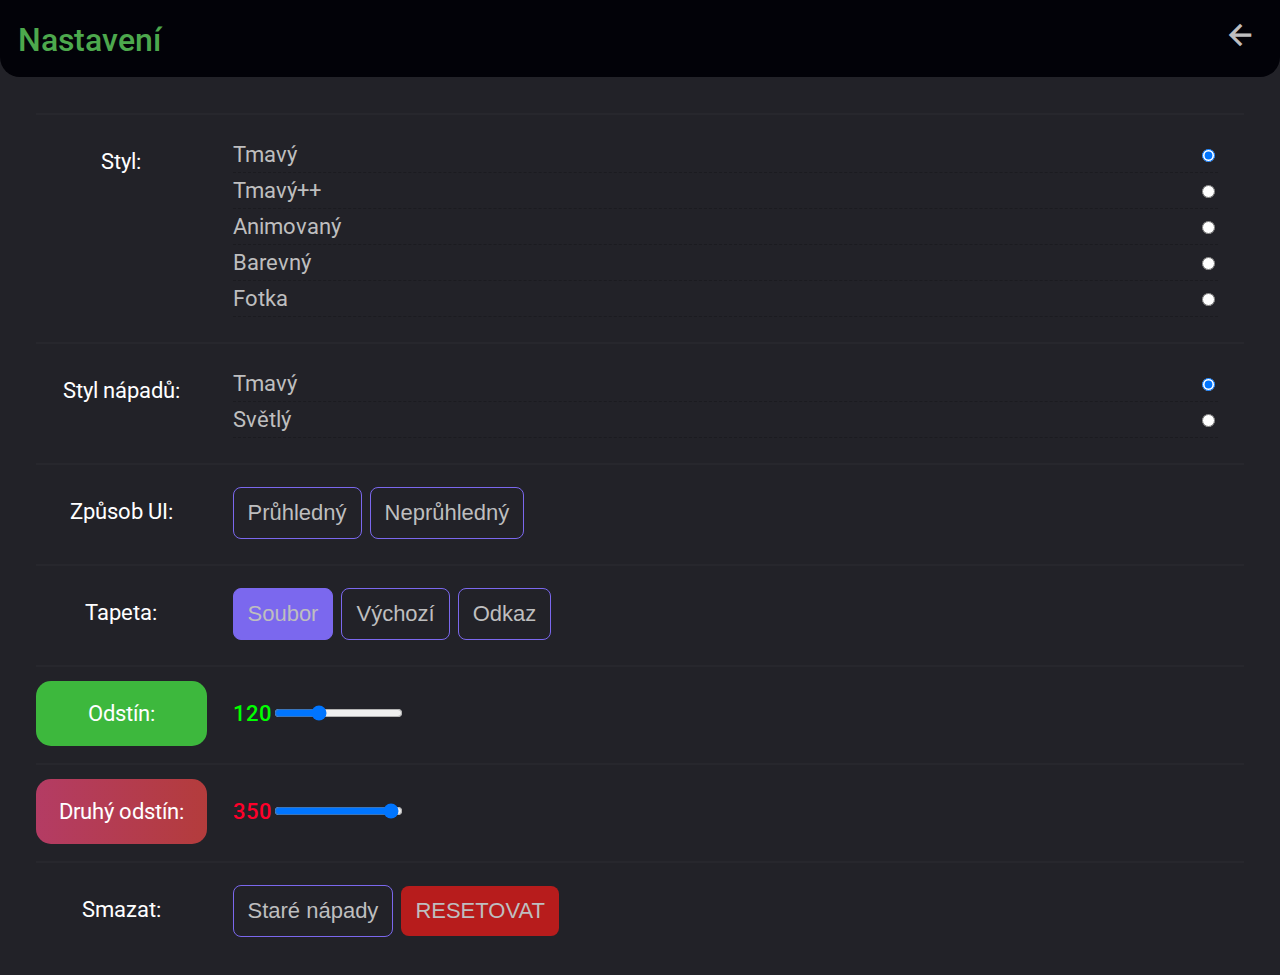
==== settings.html @ 6662e37a "Add files via upload" ====
<!DOCTYPE html>
<html lang="en">

<head>
    <meta charset="UTF-8">
    <meta http-equiv="X-UA-Compatible" content="IE=edge">
    <meta name="viewport" content="width=device-width, initial-scale=1.0">
    <title>Settings - Idea Keeper</title>
    <script src="./main.js"></script>
    <link rel="stylesheet" href="style.css">
    <script src="./frawem/main.js"></script>
    <script>
        useMaterialIcons()
    </script>
</head>

<body class="settings">

    <div class="title">
        <div class="f1">
            <div class="text">
                <span class="name name2">Nastavení</span>
            </div>
        </div>
        <div class="f2">
            <a href="./" style="text-decoration: none;">
                <button class="settings">
                    <span class="material-symbols-outlined bmt2">
                        arrow_back
                    </span>
                </button>
            </a>
        </div>
    </div>
    <main>
        <center>
            <div class="items2">
                <div class="item2">
                    <div class="label">
                        <span class="name">Styl:</span>
                    </div>

                    <div class="input inputradio">
                        <div>

                            <label for="inp2">Tmavý</label>

                            <input type="radio" onclick="setTheme('superdark')" value="inp2" name="theme" id="inp2"><br>
                        </div>


                        <div>
                            <label for="inp1">Tmavý++</label>

                            <input onclick="setTheme('dark')" type="radio" name="theme" value="inp1" id="inp1"><br>
                        </div>

                        <div>


                            <label for="inp4">Animovaný</label>

                            <input type="radio" onclick="setTheme('colored2')" value="inp4" name="theme" id="inp4"> <br>
                        </div>
                        <div>


                            <label for="inp2">Barevný</label>

                            <input type="radio" onclick="setTheme('colored1')" value="inp3" name="theme" id="inp3"> <br>
                        </div>
                        <div>

                            <label for="inp5">Fotka</label>

                            <input type="radio" onclick="setTheme('colored3')" value="inp5" name="theme" id="inp5">
                        </div>




                    </div>
                </div>

                <div class="item2" show-if="inp3">
                    <div class="label ">
                        <span class="name">Styl nápadů:</span>
                    </div>

                    <div class="input inputradio">
                        <div>
                            <label for="tn1">Tmavý</label>

                            <input type="radio" onclick="setTheme2('dark')" value="tn1" name="ttheme" id="tn1"><br>
                        </div>
                        <div>


                            <label for="tn2">Světlý</label>

                            <input type="radio" onclick="setTheme2('light')" value="tn2" name="ttheme" id="tn2">
                        </div>
                    </div>
                </div>

                <div class="item2" show-if="inp3" style="display:none !important">
                    <div class="label ">
                        <span class="name">Styl UI:</span>
                    </div>

                    <div class="input inputradio">
                        <label for="tn1">Průhledný</label>

                        <input type="radio" onclick="setTheme3('blur')" value="tn1_" name="ttheme" id="tn1_"><br>


                        <label for="tn2">Výchozí</label>

                        <input type="radio" onclick="setTheme3(false)" value="tn2_" name="ttheme" id="tn2_">
                    </div>
                </div>

                <div class="item2">
                    <div class="label">
                        <span class="name">Způsob UI:</span>
                    </div>

                    <div class="input" style="gap:8px;display:inline-flex;flex-wrap:wrap;">
                        <button onclick="setTheme3(true)" class="btn_1">Průhledný</button>

                        <button onclick="setTheme3(false)" class="btn_1">Neprůhledný</button>
                    </div>
                </div>

                <div class="item2" show-if="inp5">
                    <div class="label">
                        <span class="name">Tapeta:</span>
                    </div>

                    <div class="input" style="gap:8px;display:inline-flex;flex-wrap:wrap;">
                        <button onclick="otazka()" class="btn_1 btn1_">Soubor</button>
                        <button onclick="setBg('./images/photo1.jpeg')" class="btn_1">Výchozí</button>
                        <button onclick="setBg(prompt('Sem zadej celý odkaz na pozadí'))" class="btn_1">Odkaz</button>

                    </div>
                </div>
                <div class="item2">
                    <div class="label ">
                        <span class="name hueIndc1">Odstín:</span>
                    </div>

                    <div class="input">

                        <label for="hue" fvar="hue" class="hue"></label>
                        <input oninput="setHue()" type="range" min="0" max="360" step="10" id="hue" value="120">
                    </div>
                </div>

                <div class="item2" show-if="inp3">
                    <div class="label ">
                        <span class="name hueIndc2">Druhý odstín:</span>
                    </div>

                    <div class="input">

                        <label for="hue2" fvar="hue2" class="hue"></label>

                        <input oninput="setHue()" type="range" min="0" max="360" step="10" id="hue2" value="350">
                    </div>
                </div>


                <div class="item2">
                    <div class="label hueIndc1">
                        <span class="name">Smazat:</span>
                    </div>

                    <div class="input" style="gap:8px;display:inline-flex;flex-wrap:wrap;">
                        <button onclick="removeOld()" class="btn_1">Staré nápady</button>
                        <button onclick="localStorage.clear();window.location.reload()" class="btn_3"
                            title="Tohle smaže všechny nápady, styly a nastavení které jste kdy uložily!">RESETOVAT</button>
                    </div>
                </div>
            </div>

        </center>
    </main>

    <script src="main.js"></script>
</body>

</html>
---- style.css ----
* {
    box-sizing: border-box;
}

:root {
    --color3: #222228;
    --color4: #000;
    --labelw: 200px;
}

.settings {
    background: var(--color3);
    overflow-x: hidden;
}

.settings main {
    padding: 0;
    width: 100vw;
    margin: 0;
    padding: 0 18px;
    display: block;
}

.input {
    vertical-align: middle;
}

.settings .title {
    background: #020208;
}


.items2 {
    padding: var(--pad);
    font-size: 22px;
    border-radius: 8px;
    border: var(--color4) 0px solid;
    justify-content: start;
    gap: 5px;
    display: inline-flex;
    flex-direction: column;
    width: 100%;
}

.item2 {
    border-top: #ffffff06 2px solid;
    padding: 14px 0 12px 0;
    width: 100%;
    display: flex;
    vertical-align: middle;

}

.item2 .label {
    text-align: center;
    height: 100%;
    width: 200px;
    vertical-align: middle;
}


.inputradio label {
    display: inline-block;
    padding: 3px 0;
}

.item2 .label .name {
    display: flex;
    height: 100%;
    border-radius: 15px;
    vertical-align: middle;
    padding: 20px 12px;
    justify-content: center;
    align-items: center;
}

.item2 .input {
    color: #bebebf;
    justify-content: start;
    display: flex;
    padding: 8px 26px;
    align-items: center;
    width: 100%;
}

.item2 .inputradio {

    display: flex;
    flex-direction: column;
    justify-content: start;
}

.item2 .inputradio div {
    width: 100%;
    border-bottom: #0003 1px dashed;
    padding: 2px 0;
    display: flex;
    text-align: end;
    align-self: flex-start;
}

.item2 .inputradio div input {
    justify-self: end;
    align-self: center;
    display: inline-flex;
    text-align: end;
}



.item2 .inputradio div label {
    justify-self: start;
    width: 100%;
    align-self: flex-start;
    display: inline-flex;

}

.hue {
    font-weight: 500;

}

#showold {
    vertical-align: middle;
    height: 100%;
}

.btn_1 {
    cursor: pointer;
    background: transparent;
    border: mediumslateblue 1px solid;
    color: #bebebf;
    padding: 12px 14px;
    font-size: 22px;
    border-radius: 8px;
}

.btn_1:not(:active) {
    animation: animb 250ms forwards ease-in-out;
}

@keyframes animb {
    0% {
        background: transparent;
    }

    50% {
        border: #33b71c 1px solid;
    }

    100% {
        background: transparent;
    }
}

.btn_3 {
    cursor: pointer;
    background: #B71C1C;
    color: #bebebf;
    border: none;
    padding: 12px 14px;
    font-size: 22px;
    border-radius: 8px;
}

.btn1_ {
    background: mediumslateblue !important;
}
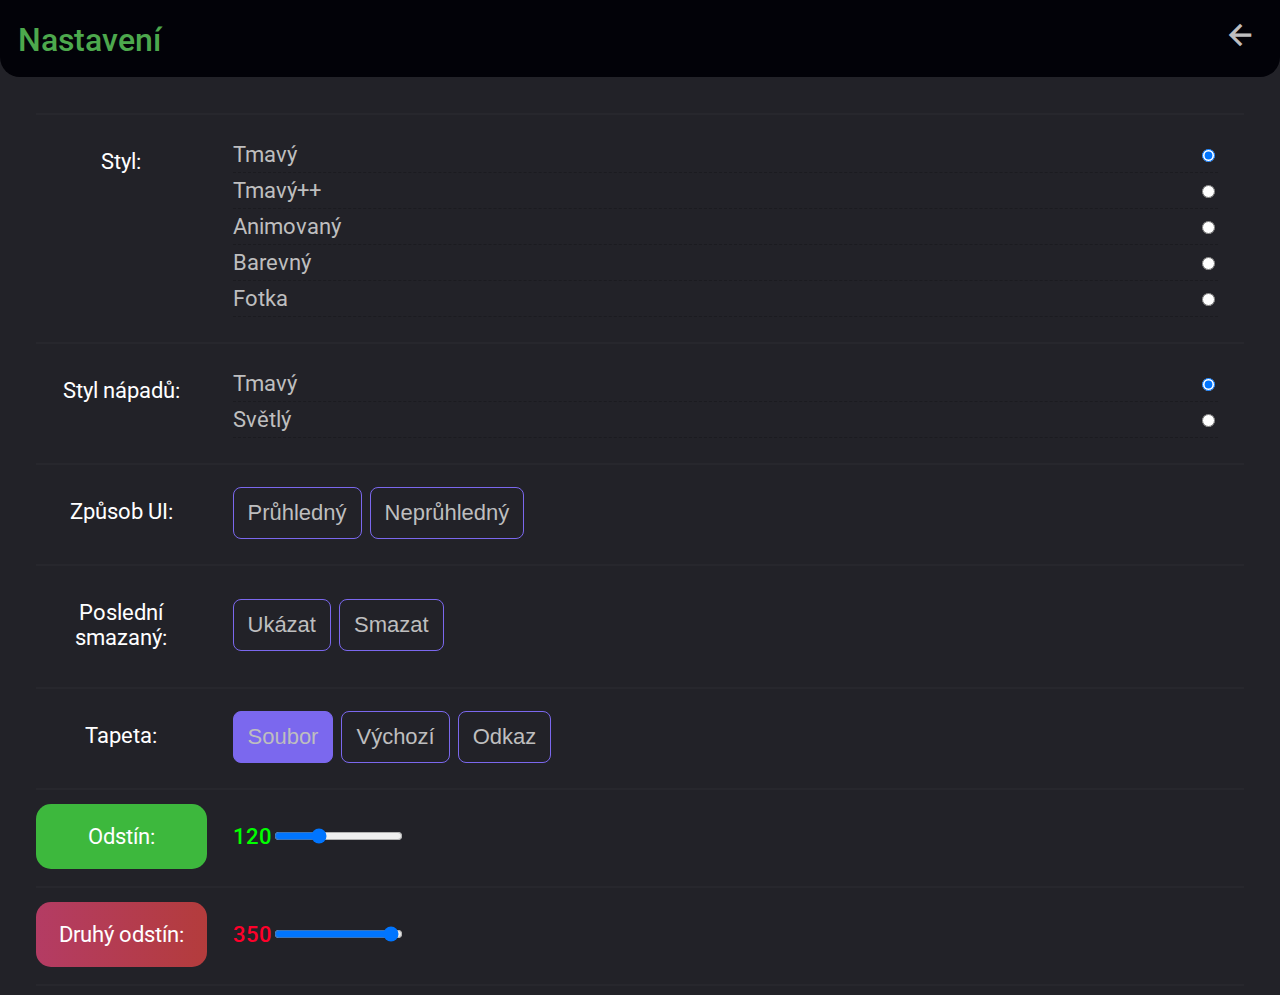
==== commit 6763e7c4: "Add files via upload" ====
--- a/settings.html
+++ b/settings.html
@@ -132,6 +132,18 @@
                     </div>
                 </div>
 
+                <div class="item2">
+                    <div class="label">
+                        <span class="name">Poslední smazaný:</span>
+                    </div>
+
+                    <div class="input" style="gap:8px;display:inline-flex;flex-wrap:wrap;">
+                        <button onclick="addOldTodo()" class="btn_1">Ukázat</button>
+                        <button onclick="removeLast()" class="btn_1">Smazat</button>
+                    </div>
+                </div>
+
+
                 <div class="item2" show-if="inp5">
                     <div class="label">
                         <span class="name">Tapeta:</span>
@@ -177,6 +189,8 @@
 
                     <div class="input" style="gap:8px;display:inline-flex;flex-wrap:wrap;">
                         <button onclick="removeOld()" class="btn_1">Staré nápady</button>
+
+                        <button onclick="removeLast()" class="btn_1">Poslední smazaný</button>
                         <button onclick="localStorage.clear();window.location.reload()" class="btn_3"
                             title="Tohle smaže všechny nápady, styly a nastavení které jste kdy uložily!">RESETOVAT</button>
                     </div>
--- a/style.css
+++ b/style.css
@@ -7,10 +7,24 @@
     --color4: #000;
     --labelw: 200px;
 }
+body {
+    height: 100vh;
+    overflow-y: hidden;
+}
+main {
+    overflow-y: auto;
+    max-height: 100%;
+    padding: 0 var(--pad);
+    padding-bottom: 200px !important;
+}
 
 .settings {
     background: var(--color3);
     overflow-x: hidden;
+}
+
+.f2 {
+    flex-direction: row;
 }
 
 .settings main {
@@ -19,6 +33,7 @@
     margin: 0;
     padding: 0 18px;
     display: block;
+    padding-bottom: 90px !important;
 }
 
 .input {
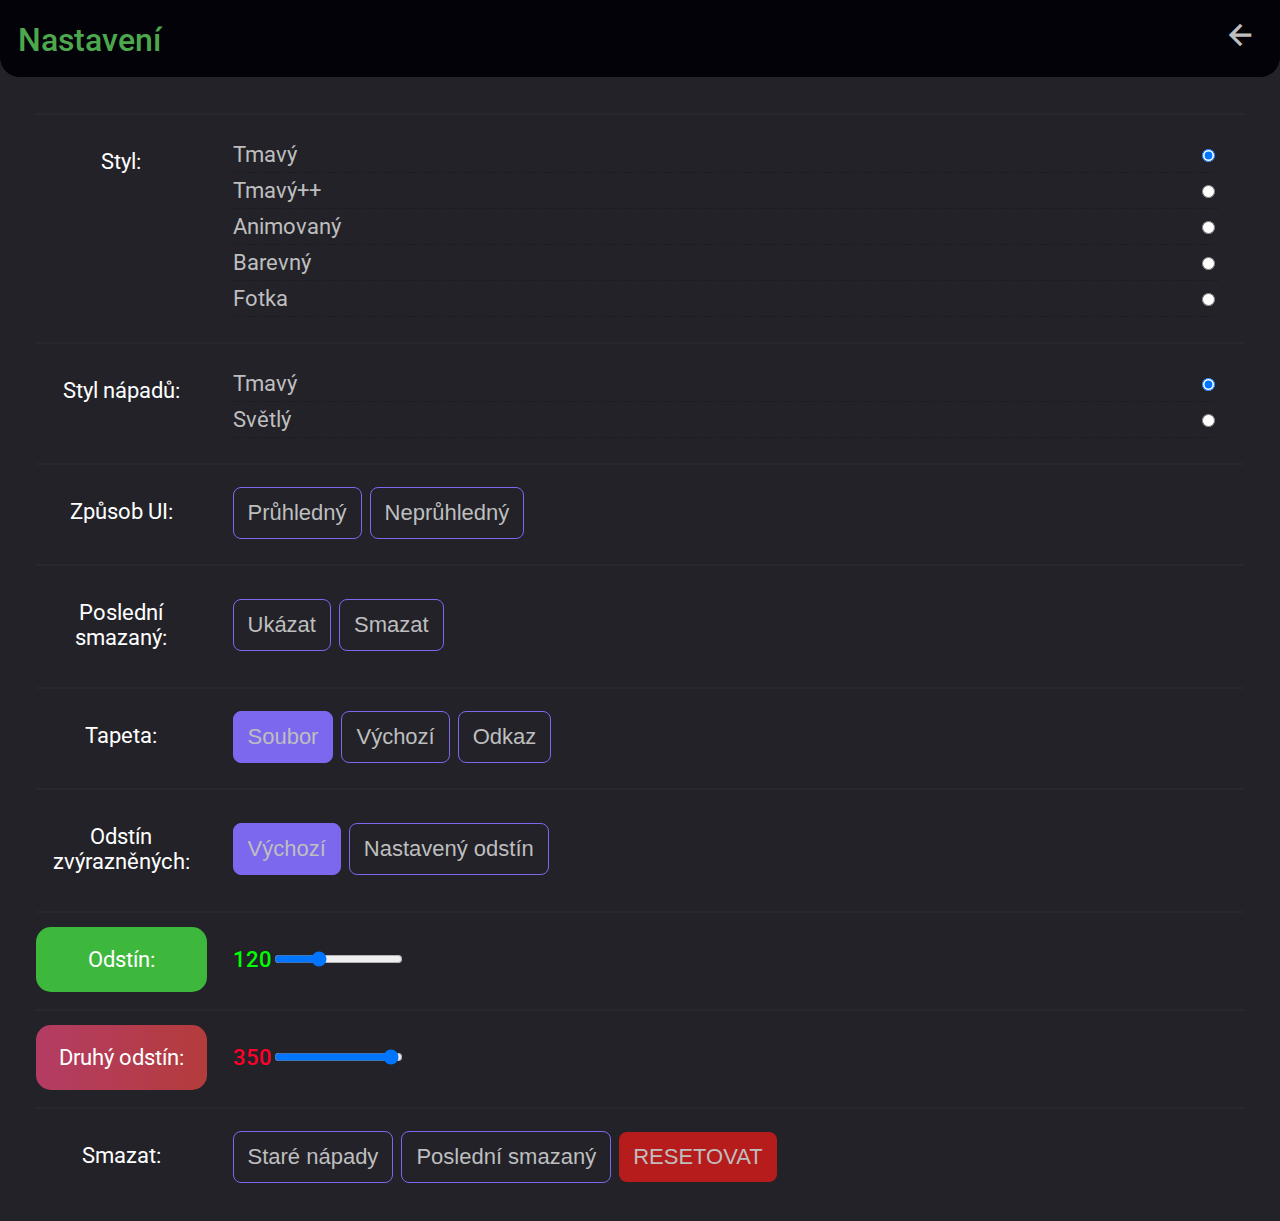
==== commit 7d955ab4: "Add files via upload" ====
--- a/settings.html
+++ b/settings.html
@@ -156,6 +156,18 @@
 
                     </div>
                 </div>
+
+                <div class="item2">
+                    <div class="label ">
+                        <span class="name">Odstín zvýrazněných:</span>
+                    </div>
+
+                    <div class="input" style="gap:8px;display:inline-flex;flex-wrap:wrap;">
+                        <button onclick="setFocusHue(0)" class="btn_1 btn1_">Výchozí</button>
+                        <button onclick="setFocusHue(1)" class="btn_1">Nastavený odstín</button>
+                    </div>
+                </div>
+
                 <div class="item2">
                     <div class="label ">
                         <span class="name hueIndc1">Odstín:</span>
--- a/style.css
+++ b/style.css
@@ -1,21 +1,23 @@
 * {
     box-sizing: border-box;
 }
-
 :root {
     --color3: #222228;
     --color4: #000;
     --labelw: 200px;
 }
 body {
-    height: 100vh;
-    overflow-y: hidden;
+    scrollbar-width: none; /* Firefox */
+    -ms-overflow-style: none;  
 }
 main {
-    overflow-y: auto;
-    max-height: 100%;
     padding: 0 var(--pad);
-    padding-bottom: 200px !important;
+    padding-bottom: 90px;
+}
+
+body::-webkit-scrollbar { /* WebKit */
+    width: 0;
+    height: 0;
 }
 
 .settings {
@@ -33,7 +35,6 @@
     margin: 0;
     padding: 0 18px;
     display: block;
-    padding-bottom: 90px !important;
 }
 
 .input {
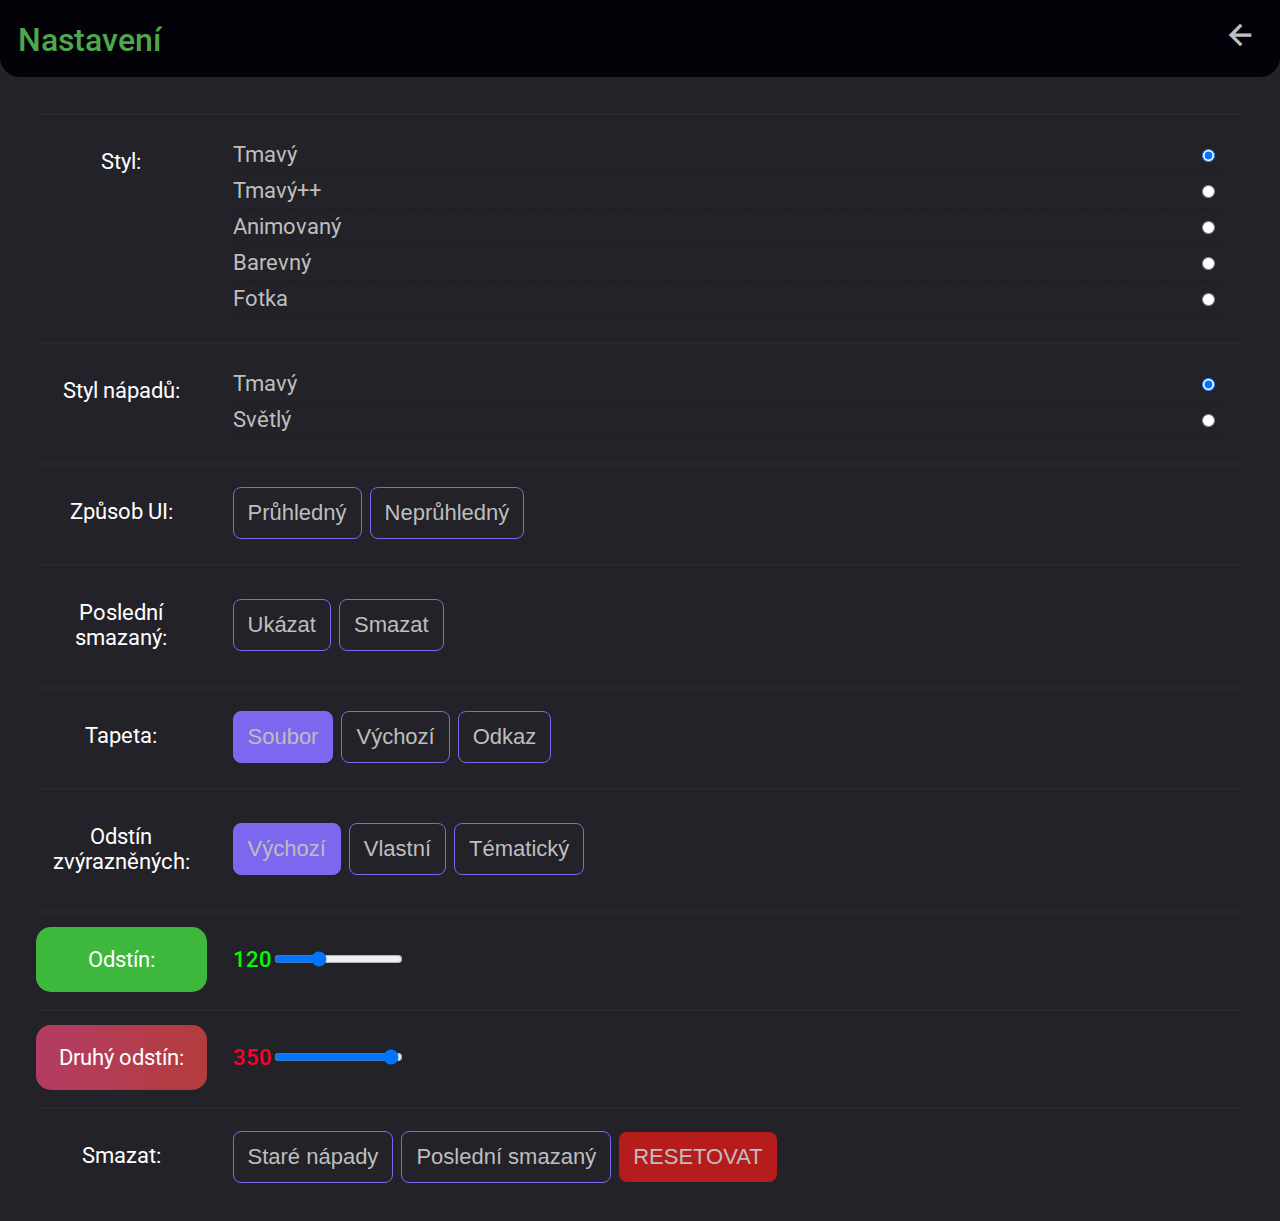
==== commit dd36caa5: "Add files via upload" ====
--- a/settings.html
+++ b/settings.html
@@ -12,6 +12,7 @@
     <script>
         useMaterialIcons()
     </script>
+    <link rel="shortcut icon" href="ideakeeper.svg" type="image/x-icon">
 </head>
 
 <body class="settings">
@@ -139,7 +140,7 @@
 
                     <div class="input" style="gap:8px;display:inline-flex;flex-wrap:wrap;">
                         <button onclick="addOldTodo()" class="btn_1">Ukázat</button>
-                        <button onclick="removeLast()" class="btn_1">Smazat</button>
+                        <button onclick="removeLast()" class="btn_1 ">Smazat</button>
                     </div>
                 </div>
 
@@ -164,7 +165,8 @@
 
                     <div class="input" style="gap:8px;display:inline-flex;flex-wrap:wrap;">
                         <button onclick="setFocusHue(0)" class="btn_1 btn1_">Výchozí</button>
-                        <button onclick="setFocusHue(1)" class="btn_1">Nastavený odstín</button>
+                        <button onclick="setCustomFocus()" class="btn_1">Vlastní</button>
+                        <button onclick="setFocusHue(1)" class="btn_1">Tématický</button>
                     </div>
                 </div>
 
--- a/style.css
+++ b/style.css
@@ -182,4 +182,4 @@
 
 .btn1_ {
     background: mediumslateblue !important;
-}+}
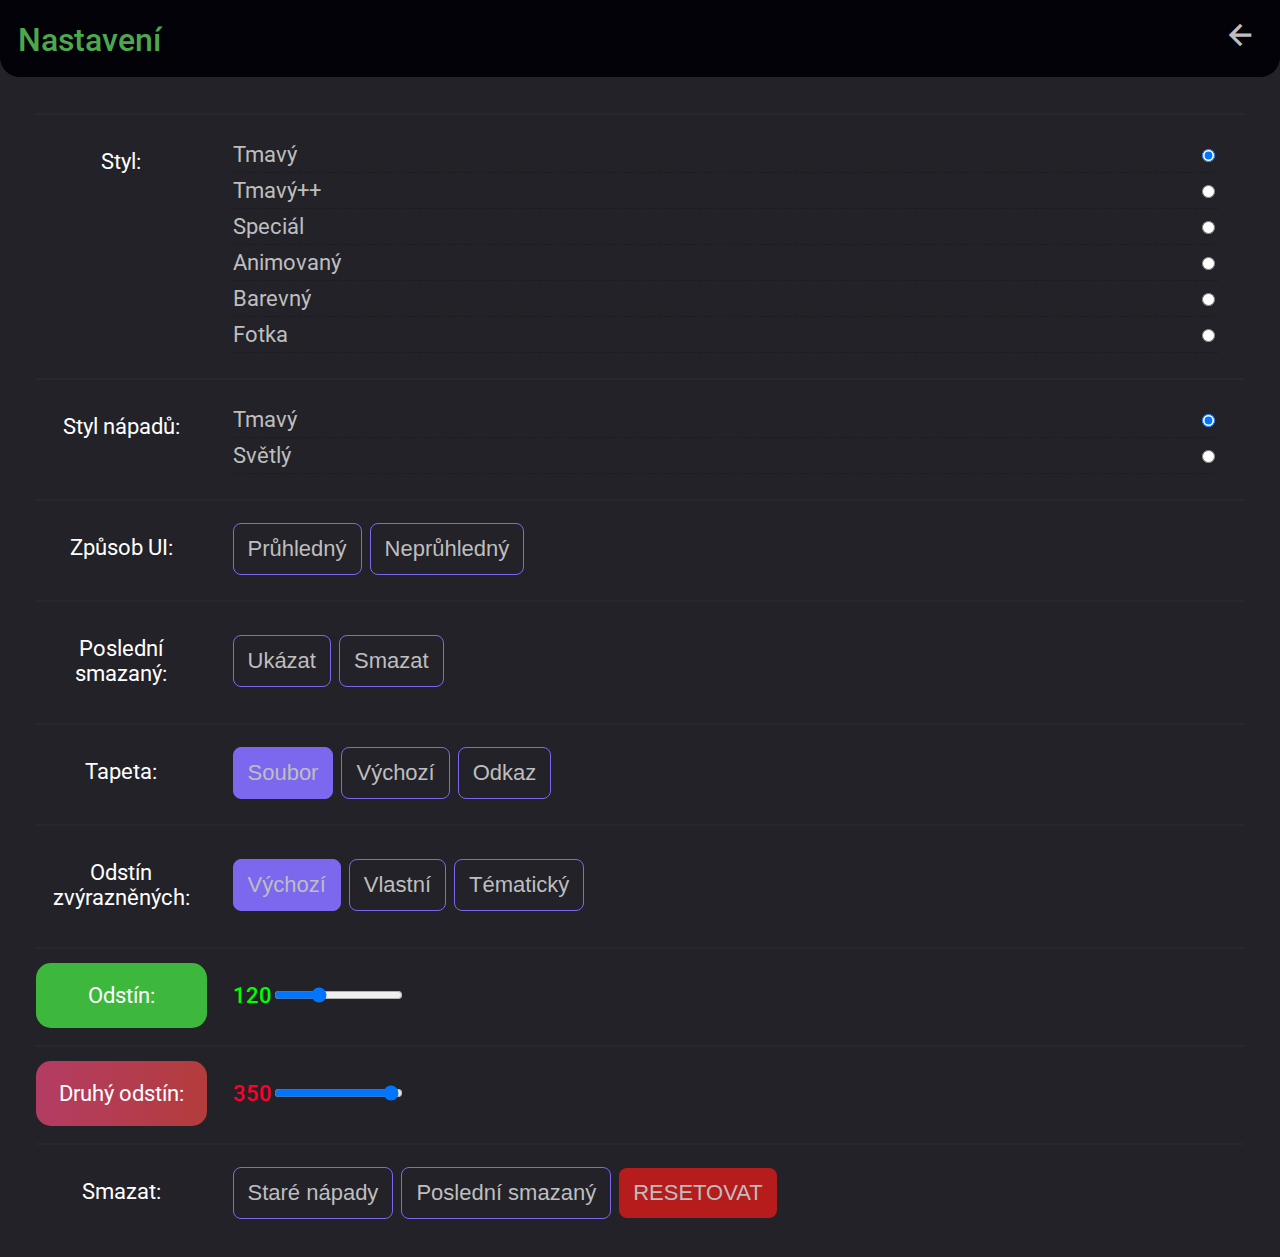
==== commit 4ffb9859: "Add files via upload" ====
--- a/settings.html
+++ b/settings.html
@@ -56,6 +56,13 @@
                             <input onclick="setTheme('dark')" type="radio" name="theme" value="inp1" id="inp1"><br>
                         </div>
 
+
+                        <div>
+                            <label for="inp6">Speciál</label>
+
+                            <input onclick="setTheme('special1')" type="radio" name="theme" value="inp6" id="inp6"><br>
+                        </div>
+
                         <div>
 
 
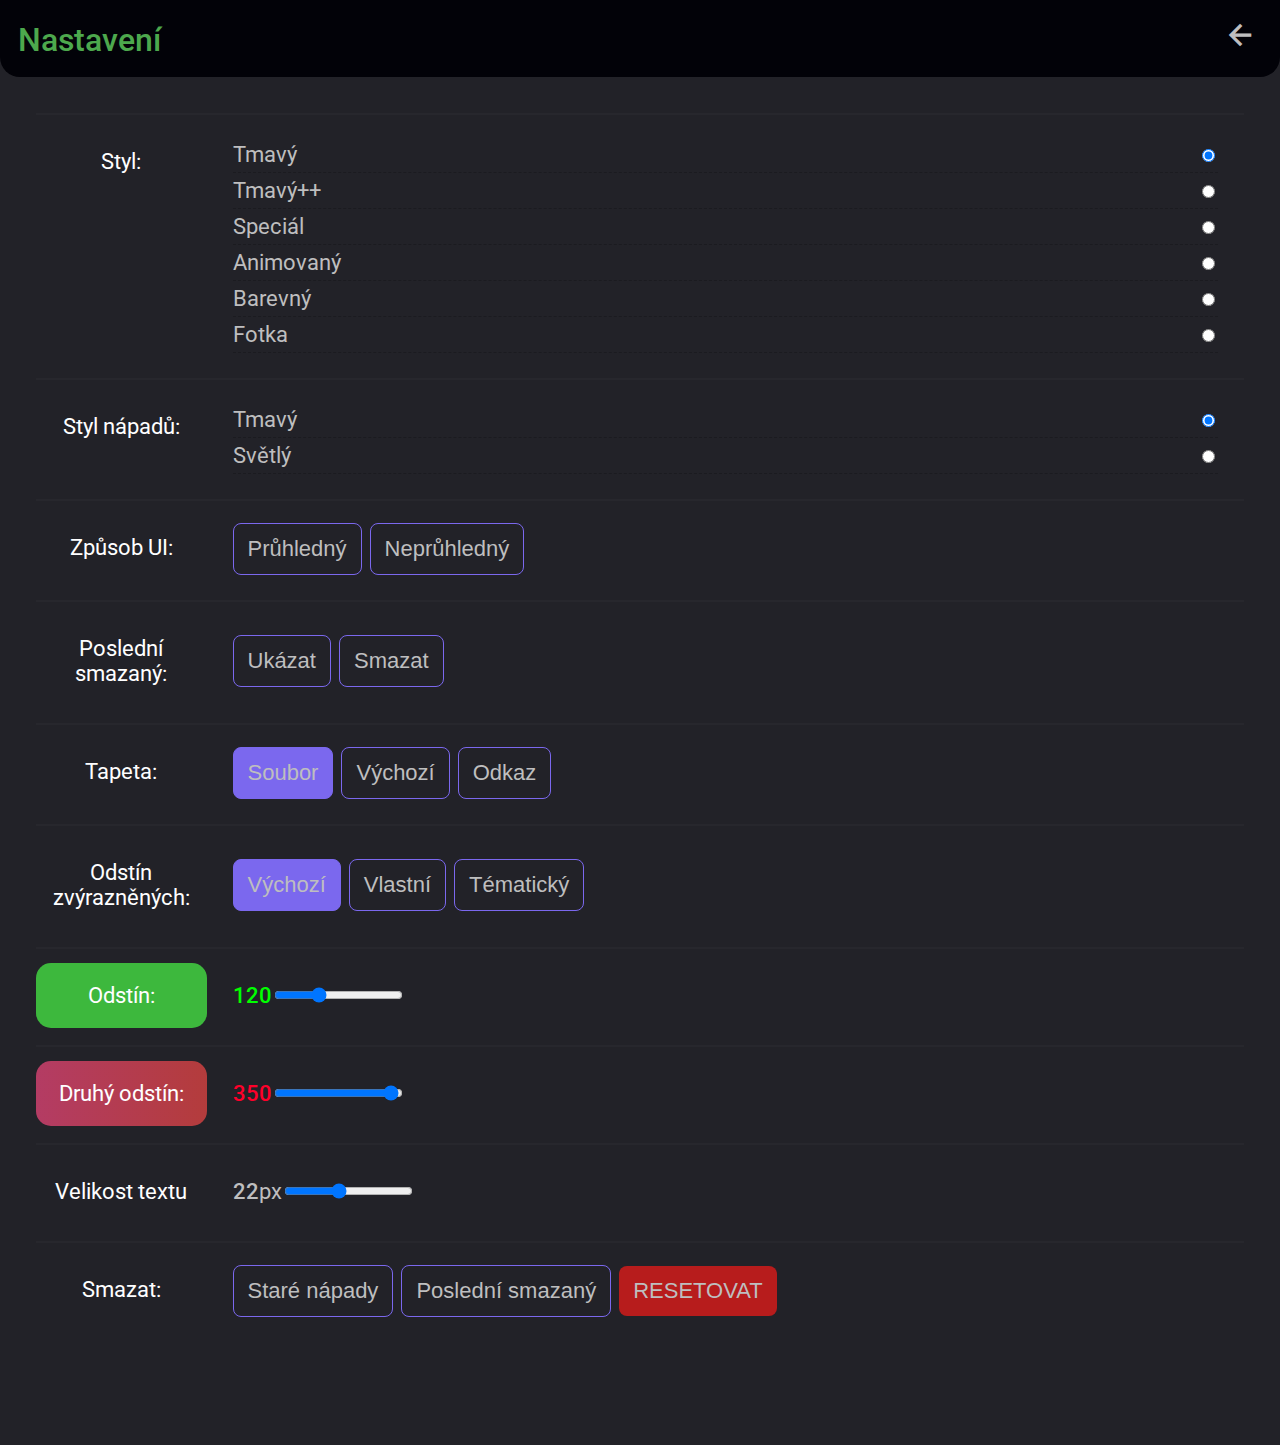
==== commit cc7c7b23: "Add files via upload" ====
--- a/settings.html
+++ b/settings.html
@@ -6,7 +6,6 @@
     <meta http-equiv="X-UA-Compatible" content="IE=edge">
     <meta name="viewport" content="width=device-width, initial-scale=1.0">
     <title>Settings - Idea Keeper</title>
-    <script src="./main.js"></script>
     <link rel="stylesheet" href="style.css">
     <script src="./frawem/main.js"></script>
     <script>
@@ -202,6 +201,17 @@
                     </div>
                 </div>
 
+                <div class="item2">
+                    <div class="label">
+                        <span class="name">Velikost textu</span>
+                    </div>
+
+                    <div class="input">
+                        <label for="hue3" fvar="hue3" class="hue"></label>px
+
+                        <input oninput="setHue3()" type="range" min="12" max="36" step="1" id="hue3" value="22">
+                    </div>
+                </div>
 
                 <div class="item2">
                     <div class="label hueIndc1">
@@ -221,6 +231,7 @@
         </center>
     </main>
 
+    <script src="chslang.js"></script>
     <script src="main.js"></script>
 </body>
 
--- a/style.css
+++ b/style.css
@@ -183,3 +183,16 @@
 .btn1_ {
     background: mediumslateblue !important;
 }
+
+.customcss {
+    width: 100%;
+    height: 100%;
+    border: mediumslateblue 1px solid;
+    background: #121218;
+    color: rgb(200, 193, 218);
+    font-size: 16px;
+    resize: vertical;
+    border-radius: 0.25em;
+    padding: 0.1em;
+    height: 6em;
+}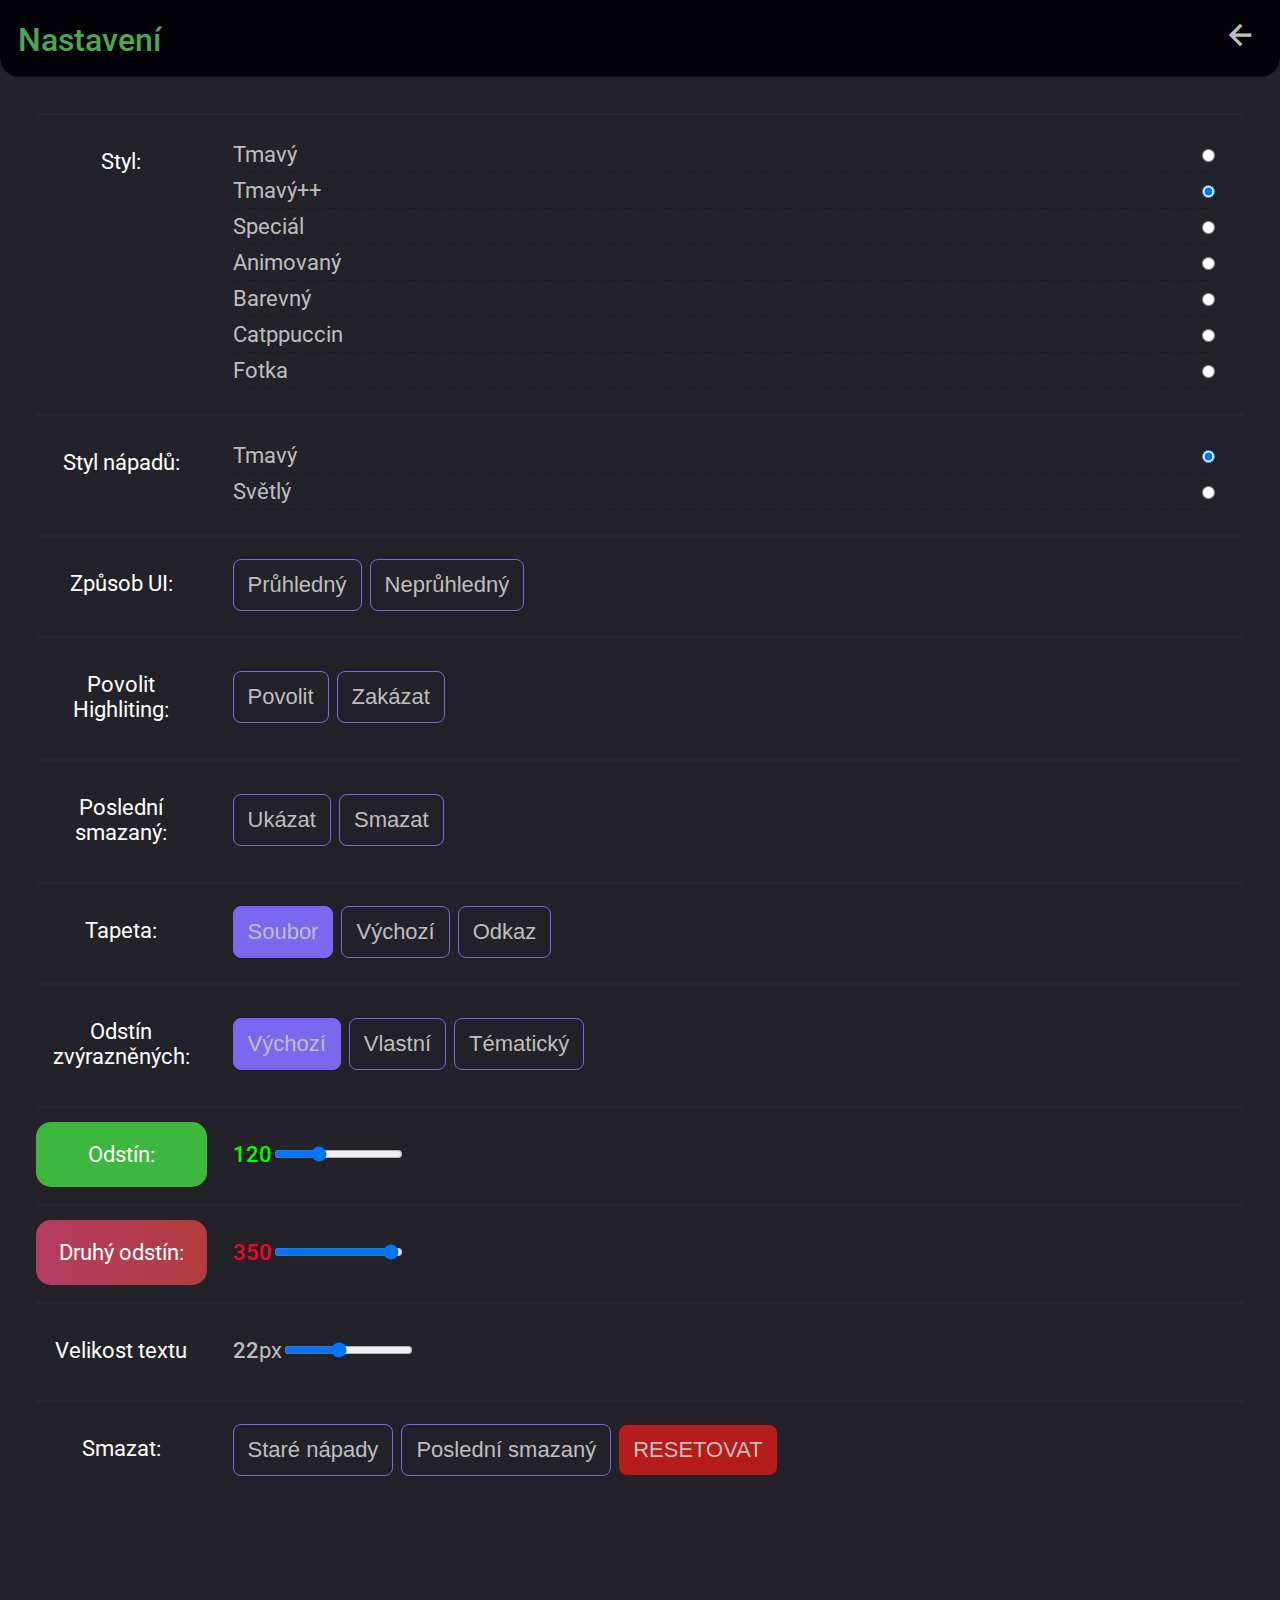
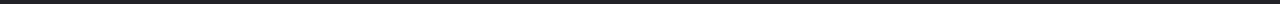
==== commit cec7b341: "Add files via upload" ====
--- a/settings.html
+++ b/settings.html
@@ -42,50 +42,39 @@
 
                     <div class="input inputradio">
                         <div>
-
                             <label for="inp2">Tmavý</label>
-
                             <input type="radio" onclick="setTheme('superdark')" value="inp2" name="theme" id="inp2"><br>
                         </div>
 
 
                         <div>
                             <label for="inp1">Tmavý++</label>
-
                             <input onclick="setTheme('dark')" type="radio" name="theme" value="inp1" id="inp1"><br>
                         </div>
 
 
                         <div>
                             <label for="inp6">Speciál</label>
-
                             <input onclick="setTheme('special1')" type="radio" name="theme" value="inp6" id="inp6"><br>
                         </div>
 
                         <div>
-
-
                             <label for="inp4">Animovaný</label>
-
                             <input type="radio" onclick="setTheme('colored2')" value="inp4" name="theme" id="inp4"> <br>
                         </div>
                         <div>
-
-
                             <label for="inp2">Barevný</label>
-
                             <input type="radio" onclick="setTheme('colored1')" value="inp3" name="theme" id="inp3"> <br>
                         </div>
-                        <div>
-
+
+                        <div>
+                            <label for="inp2">Catppuccin</label>
+                            <input type="radio" onclick="setTheme('catppuccin')" value="inpcatppuccin" name="theme" id="inpcatppuccin"> <br>
+                        </div>
+                        <div>
                             <label for="inp5">Fotka</label>
-
                             <input type="radio" onclick="setTheme('colored3')" value="inp5" name="theme" id="inp5">
                         </div>
-
-
-
-
                     </div>
                 </div>
 
@@ -136,6 +125,18 @@
                         <button onclick="setTheme3(true)" class="btn_1">Průhledný</button>
 
                         <button onclick="setTheme3(false)" class="btn_1">Neprůhledný</button>
+                    </div>
+                </div>
+
+                <div class="item2">
+                    <div class="label">
+                        <span class="name">Povolit Highliting:</span>
+                    </div>
+
+                    <div class="input" style="gap:8px;display:inline-flex;flex-wrap:wrap;">
+                        <button onclick="setHighlight(true)" class="btn_1">Povolit</button>
+
+                        <button onclick="setHighlight(false)" class="btn_1">Zakázat</button>
                     </div>
                 </div>
 
@@ -231,7 +232,7 @@
         </center>
     </main>
 
-    <script src="chslang.js"></script>
+    <!-- <script src="chslang.js"></script> -->
     <script src="main.js"></script>
 </body>
 
--- a/style.css
+++ b/style.css
@@ -195,4 +195,4 @@
     border-radius: 0.25em;
     padding: 0.1em;
     height: 6em;
-}+}
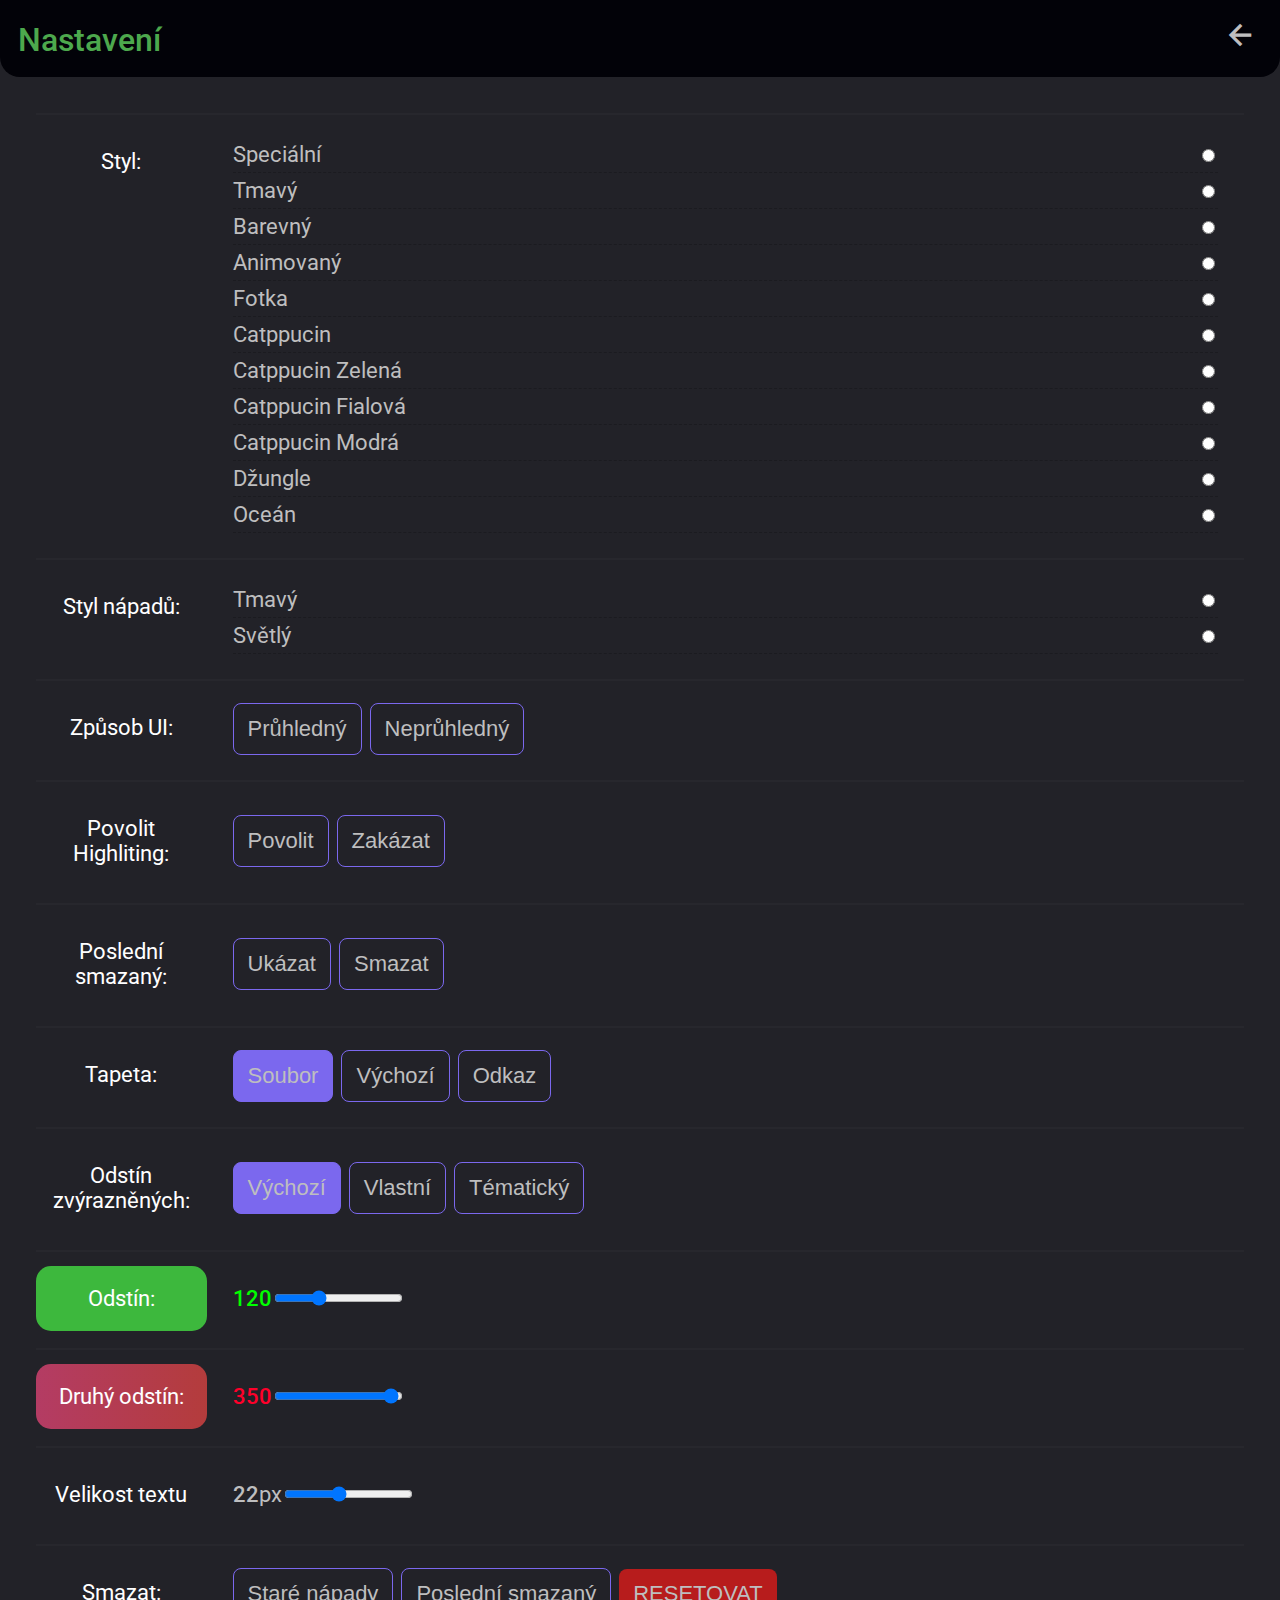
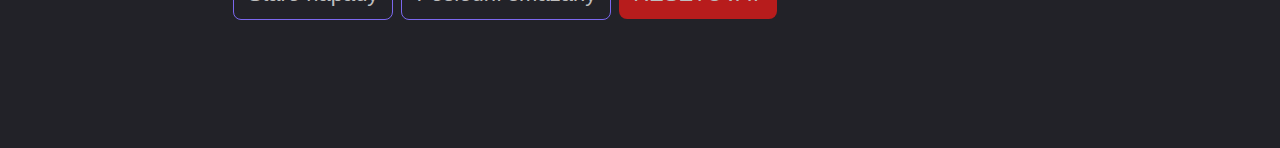
==== commit 115948aa: "Add files via upload" ====
--- a/settings.html
+++ b/settings.html
@@ -40,31 +40,31 @@
                         <span class="name">Styl:</span>
                     </div>
 
-                    <div class="input inputradio">
-                        <div>
+                    <div class="input inputradio" id="in_puts">
+                        <!-- <div>
                             <label for="inp2">Tmavý</label>
-                            <input type="radio" onclick="setTheme('superdark')" value="inp2" name="theme" id="inp2"><br>
+                            <input type="radio" onclick="setTheme('superdark')" value="inp2" name="theme" id="inpsuperdark"><br>
                         </div>
 
 
                         <div>
                             <label for="inp1">Tmavý++</label>
-                            <input onclick="setTheme('dark')" type="radio" name="theme" value="inp1" id="inp1"><br>
+                            <input onclick="setTheme('dark')" type="radio" name="theme" value="inp1" id="inpdark"><br>
                         </div>
 
 
                         <div>
                             <label for="inp6">Speciál</label>
-                            <input onclick="setTheme('special1')" type="radio" name="theme" value="inp6" id="inp6"><br>
+                            <input onclick="setTheme('special1')" type="radio" name="theme" value="inp6" id="inpspecial1"><br>
                         </div>
 
                         <div>
                             <label for="inp4">Animovaný</label>
-                            <input type="radio" onclick="setTheme('colored2')" value="inp4" name="theme" id="inp4"> <br>
+                            <input type="radio" onclick="setTheme('colored2')" value="inp4" name="theme" id="inpcolored2"> <br>
                         </div>
                         <div>
                             <label for="inp2">Barevný</label>
-                            <input type="radio" onclick="setTheme('colored1')" value="inp3" name="theme" id="inp3"> <br>
+                            <input type="radio" onclick="setTheme('colored1')" value="inp3" name="theme" id="inpcolored1"> <br>
                         </div>
 
                         <div>
@@ -73,8 +73,8 @@
                         </div>
                         <div>
                             <label for="inp5">Fotka</label>
-                            <input type="radio" onclick="setTheme('colored3')" value="inp5" name="theme" id="inp5">
-                        </div>
+                            <input type="radio" onclick="setTheme('colored3')" value="inp5" name="theme" id="inpcolored3">
+                        </div> -->
                     </div>
                 </div>
 
